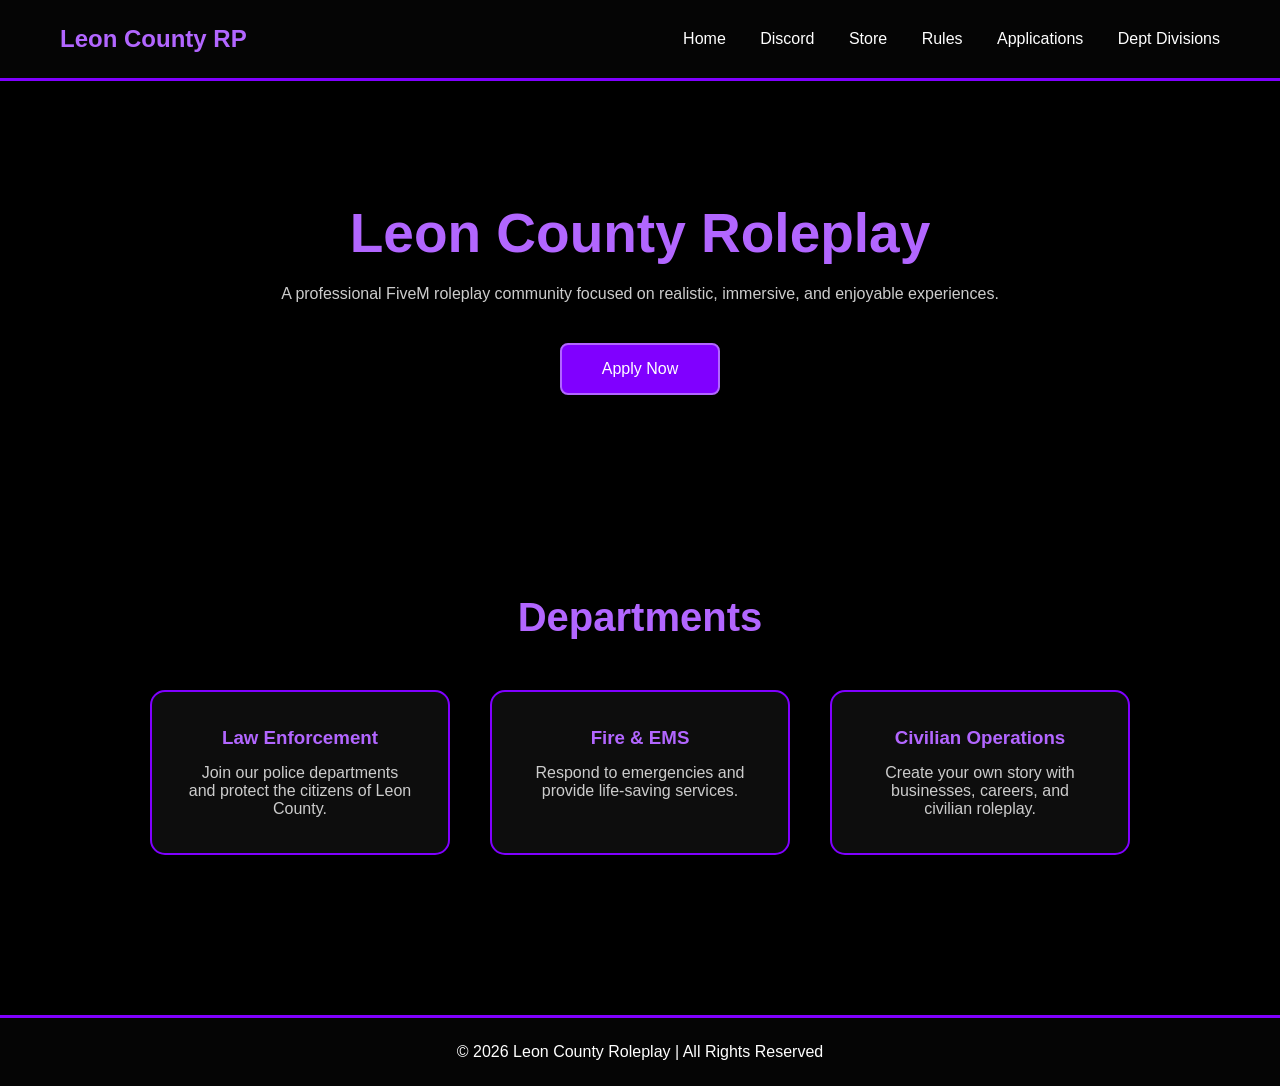
==== index.html @ 1d02408c "Update index.html" ====
<!DOCTYPE html>
<html lang="en">

<head>

<meta charset="UTF-8">
<meta name="viewport" content="width=device-width, initial-scale=1.0">

<title>Leon County Roleplay</title>

<link rel="stylesheet" href="style.css">

</head>


<body>


<!-- NAVBAR -->

<nav class="navbar">

    <h1>Leon County RP</h1>

<div class="nav-links">

<a href="index.html">Home</a>

<a href="https://discord.gg/XZbQ9eDGBN" target="_blank">Discord</a>

<a href="store.html">Store</a>

<a href="rules.html">Rules</a>

<a href="applications.html">Applications</a>

<a href="divisions.html">Dept Divisions</a>

</div>

</nav>



<!-- HERO -->

<section class="hero">

    <h1>Leon County Roleplay</h1>

    <p>
        A professional FiveM roleplay community focused on realistic,
        immersive, and enjoyable experiences.
    </p>


    <a class="main-button" href="applications.html">
        Apply Now
    </a>


</section>




<!-- DEPARTMENTS -->

<section class="departments">


<h2>Departments</h2>


<div class="cards">



<div class="card">

<h3>Law Enforcement</h3>

<p>
Join our police departments and protect the citizens of Leon County.
</p>

</div>




<div class="card">

<h3>Fire & EMS</h3>

<p>
Respond to emergencies and provide life-saving services.
</p>

</div>




<div class="card">

<h3>Civilian Operations</h3>

<p>
Create your own story with businesses, careers, and civilian roleplay.
</p>

</div>



</div>


</section>




<!-- FOOTER -->


<footer>

<p>
© 2026 Leon County Roleplay | All Rights Reserved
</p>

</footer>



</body>

</html>
---- style.css ----
* {
    margin: 0;
    padding: 0;
    box-sizing: border-box;
}

body {
    font-family: Arial, sans-serif;
    background: #000000;
    color: white;
}


/* NAVBAR */

.navbar {
    display: flex;
    justify-content: space-between;
    align-items: center;
    padding: 25px 60px;
    background: #050505;
    border-bottom: 3px solid #8000ff;
}

.navbar h1 {
    color: #b266ff;
}


.nav-links a {
    color: white;
    text-decoration: none;
    margin-left: 30px;
}

.nav-links a:hover {
    color: #b266ff;
}


/* HERO */

.hero {
    text-align: center;
    padding: 120px 20px;
    background: #000000;
}


.hero h1 {
    font-size: 55px;
    color: #b266ff;
}


.hero p {
    margin-top: 20px;
    color: #cccccc;
}


/* BUTTONS */

.main-button {
    display: inline-block;
    margin-top: 40px;
    padding: 15px 40px;
    background: #8000ff;
    color: white;
    text-decoration: none;
    border-radius: 8px;
    border: 2px solid #b266ff;
}


.main-button:hover {
    background: #b266ff;
    color: black;
}


/* DEPARTMENT SECTION */

.departments {
    text-align: center;
    padding: 80px 30px;
}


.departments h2 {
    color: #b266ff;
    font-size: 40px;
}


.cards {
    display: flex;
    justify-content: center;
    gap: 40px;
    flex-wrap: wrap;
    margin-top: 50px;
}


.card {
    width: 300px;
    padding: 35px;
    background: #0d0d0d;
    border: 2px solid #8000ff;
    border-radius: 15px;
}


.card:hover {
    box-shadow: 0 0 20px #8000ff;
}


.card h3 {
    color: #b266ff;
    margin-bottom: 15px;
}


.card p {
    color: #cccccc;
}


/* APPLICATION FORMS */

.application-form {

    max-width: 850px;
    margin: 60px auto;
    padding: 45px;

    background: #0d0d0d;

    border: 2px solid #8000ff;

    border-radius: 15px;

}


.form-group {

    margin-bottom: 35px;

}


.form-group label {

    display:block;

    margin-bottom:12px;

    color:white;

}


input,
textarea,
select {

    width:100%;

    padding:15px;

    background:#000;

    color:white;

    border:2px solid #8000ff;

    border-radius:8px;

}



textarea {

    min-height:150px;

}


/* FOOTER */

footer {

    margin-top:80px;

    padding:25px;

    text-align:center;

    background:#050505;

    border-top:3px solid #8000ff;

}
/* =========================
   PREMIUM PURPLE SUBMIT BUTTON
========================= */

.submit-button {

    width: 100%;

    padding: 18px;

    margin-top: 25px;

    background: #0a0a0a;

    color: #c77dff;

    border: 2px solid #8a2be2;

    border-radius: 12px;

    font-size: 20px;

    font-weight: bold;

    letter-spacing: 1px;

    cursor: pointer;

    transition: 0.3s;

    text-transform: uppercase;

    box-shadow: 0 0 10px rgba(138,43,226,0.4);

}


.submit-button:hover {

    background: #8a2be2;

    color: white;

    box-shadow: 0 0 25px #8a2be2;

    transform: translateY(-3px);

}


.submit-button:active {

    transform: scale(0.98);

}
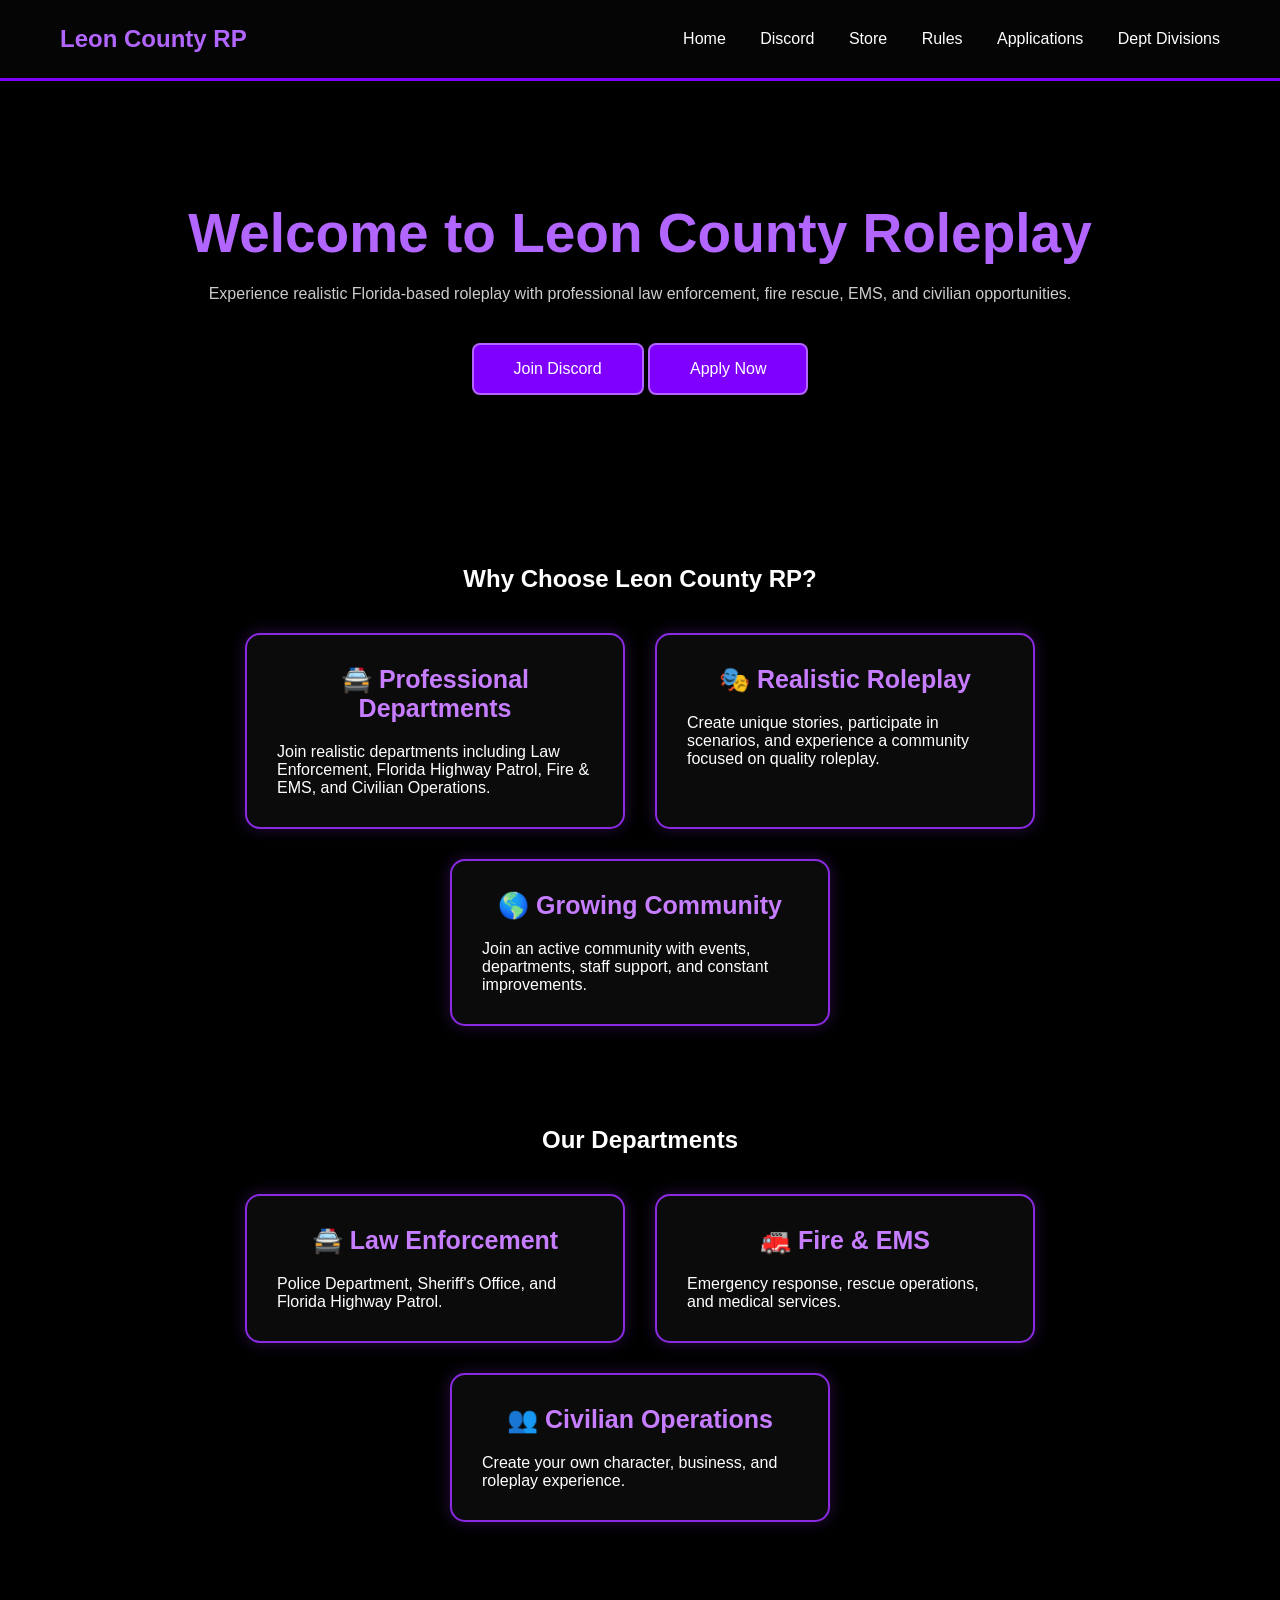
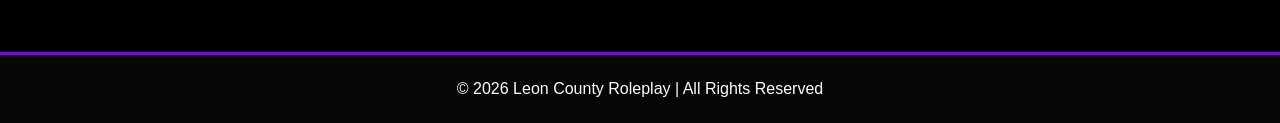
==== commit 73b07058: "Update index.html" ====
--- a/index.html
+++ b/index.html
@@ -42,83 +42,132 @@
 
 
 
-<!-- HERO -->
-
 <section class="hero">
 
-    <h1>Leon County Roleplay</h1>
+    <h1>Welcome to Leon County Roleplay</h1>
 
     <p>
-        A professional FiveM roleplay community focused on realistic,
-        immersive, and enjoyable experiences.
+        Experience realistic Florida-based roleplay with professional law enforcement,
+        fire rescue, EMS, and civilian opportunities.
     </p>
 
+    <div class="hero-buttons">
 
-    <a class="main-button" href="applications.html">
-        Apply Now
-    </a>
+        <a href="https://discord.gg/XZbQ9eDGBN" target="_blank" class="main-button">
+            Join Discord
+        </a>
 
+        <a href="applications.html" class="main-button">
+            Apply Now
+        </a>
+
+    </div>
 
 </section>
 
 
 
 
-<!-- DEPARTMENTS -->
+<section class="division-page">
 
-<section class="departments">
+<h2>Why Choose Leon County RP?</h2>
 
 
-<h2>Departments</h2>
+<div class="division-container">
 
 
-<div class="cards">
+<div class="division-card">
 
-
-
-<div class="card">
-
-<h3>Law Enforcement</h3>
+<h3>🚔 Professional Departments</h3>
 
 <p>
-Join our police departments and protect the citizens of Leon County.
+Join realistic departments including Law Enforcement,
+Florida Highway Patrol, Fire & EMS, and Civilian Operations.
 </p>
 
 </div>
 
 
 
+<div class="division-card">
 
-<div class="card">
-
-<h3>Fire & EMS</h3>
+<h3>🎭 Realistic Roleplay</h3>
 
 <p>
-Respond to emergencies and provide life-saving services.
+Create unique stories, participate in scenarios, and experience
+a community focused on quality roleplay.
 </p>
 
 </div>
 
 
 
+<div class="division-card">
 
-<div class="card">
-
-<h3>Civilian Operations</h3>
+<h3>🌎 Growing Community</h3>
 
 <p>
-Create your own story with businesses, careers, and civilian roleplay.
+Join an active community with events, departments,
+staff support, and constant improvements.
+</p>
+
+</div>
+
+
+</div>
+
+</section>
+
+
+
+
+
+<section class="division-page">
+
+<h2>Our Departments</h2>
+
+
+<div class="division-container">
+
+
+<div class="division-card">
+
+<h3>🚔 Law Enforcement</h3>
+
+<p>
+Police Department, Sheriff's Office, and Florida Highway Patrol.
 </p>
 
 </div>
 
 
 
+<div class="division-card">
+
+<h3>🚒 Fire & EMS</h3>
+
+<p>
+Emergency response, rescue operations, and medical services.
+</p>
+
 </div>
 
 
+
+<div class="division-card">
+
+<h3>👥 Civilian Operations</h3>
+
+<p>
+Create your own character, business, and roleplay experience.
+</p>
+
+</div>
+
+
+</div>
+
 </section>
-
 
 
 
--- a/style.css
+++ b/style.css
@@ -259,3 +259,101 @@
     transform: scale(0.98);
 
 }
+/* DEPARTMENT DIVISIONS */
+
+
+.division-page {
+
+text-align:center;
+
+padding:50px;
+
+}
+
+
+
+.division-container {
+
+display:flex;
+
+justify-content:center;
+
+flex-wrap:wrap;
+
+gap:30px;
+
+margin-top:40px;
+
+}
+
+
+
+.division-card {
+
+background:#0b0b0b;
+
+border:2px solid #8a2be2;
+
+border-radius:15px;
+
+padding:30px;
+
+width:380px;
+
+text-align:left;
+
+box-shadow:0 0 15px rgba(138,43,226,0.3);
+
+transition:.3s;
+
+}
+
+
+
+.division-card:hover {
+
+transform:translateY(-5px);
+
+box-shadow:0 0 30px #8a2be2;
+
+}
+
+
+
+.division-card h3 {
+
+color:#c77dff;
+
+text-align:center;
+
+font-size:25px;
+
+margin-bottom:20px;
+
+}
+/* MATCH STORE + RULES WITH DIVISIONS */
+
+.store-page,
+.rules-page {
+
+text-align:center;
+
+padding:50px;
+
+}
+
+
+.store-cards,
+.rules-container {
+
+display:flex;
+
+justify-content:center;
+
+flex-wrap:wrap;
+
+gap:30px;
+
+margin-top:40px;
+
+}
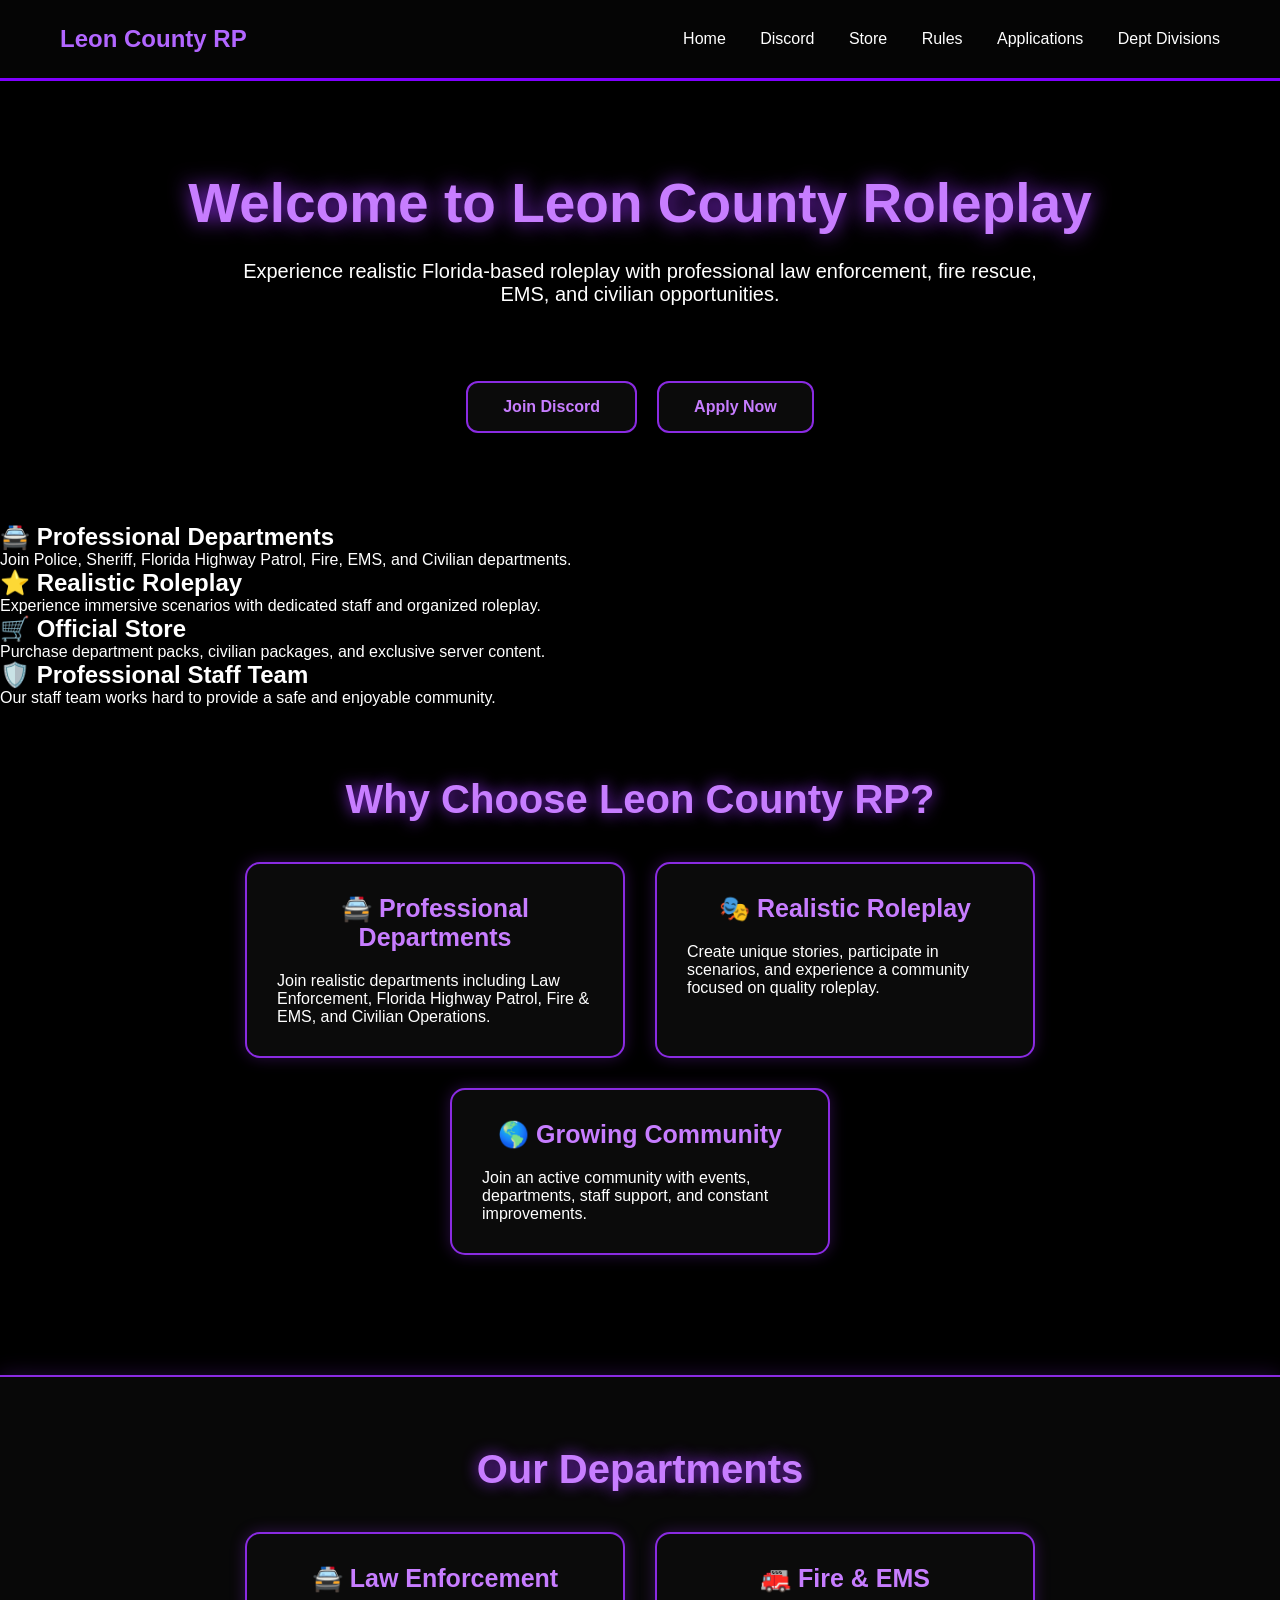
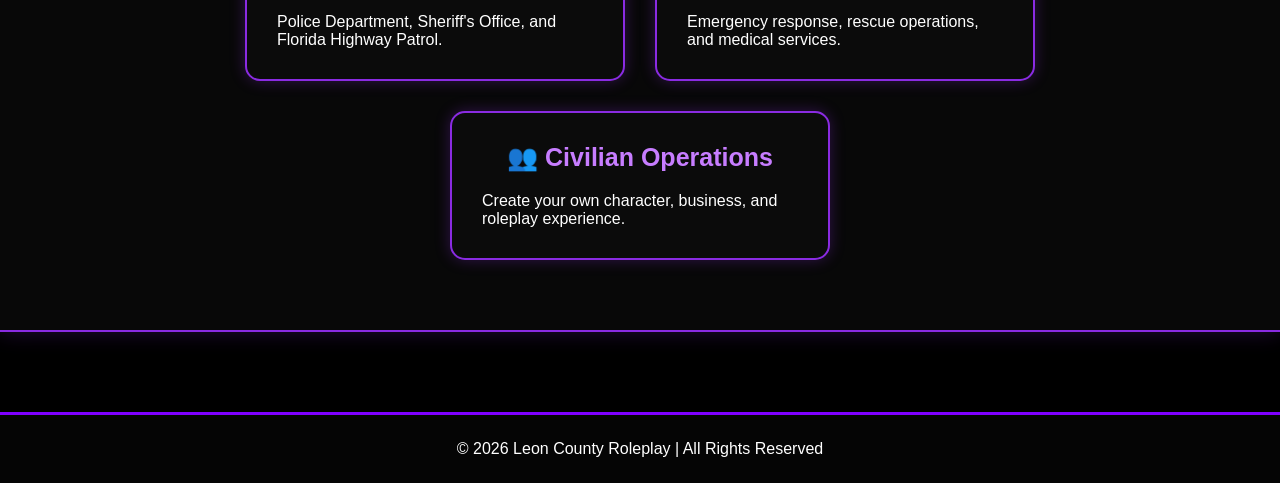
==== commit 2ef0692d: "Update index.html" ====
--- a/index.html
+++ b/index.html
@@ -66,7 +66,62 @@
 </section>
 
 
-
+<section class="banner-section">
+
+
+<div class="banner-card">
+
+<div class="banner-slide active">
+
+<h2>🚔 Professional Departments</h2>
+
+<p>
+Join Police, Sheriff, Florida Highway Patrol, Fire, EMS, and Civilian departments.
+</p>
+
+</div>
+
+
+
+<div class="banner-slide">
+
+<h2>⭐ Realistic Roleplay</h2>
+
+<p>
+Experience immersive scenarios with dedicated staff and organized roleplay.
+</p>
+
+</div>
+
+
+
+<div class="banner-slide">
+
+<h2>🛒 Official Store</h2>
+
+<p>
+Purchase department packs, civilian packages, and exclusive server content.
+</p>
+
+</div>
+
+
+
+<div class="banner-slide">
+
+<h2>🛡️ Professional Staff Team</h2>
+
+<p>
+Our staff team works hard to provide a safe and enjoyable community.
+</p>
+
+</div>
+
+
+</div>
+
+
+</section>
 
 <section class="division-page">
 
--- a/style.css
+++ b/style.css
@@ -317,7 +317,48 @@
 box-shadow:0 0 30px #8a2be2;
 
 }
-
+/* HOMEPAGE SECTIONS */
+
+.hero + .division-page {
+    margin-top: 40px;
+}
+
+
+.hero ~ .division-page {
+    padding-top: 70px;
+    padding-bottom: 70px;
+}
+
+
+/* Department Section Highlight */
+
+.hero ~ .division-page:last-of-type {
+
+    margin-top: 50px;
+
+    border-top: 2px solid #8a2be2;
+
+    border-bottom: 2px solid #8a2be2;
+
+    background:#080808;
+
+    box-shadow:0 0 20px rgba(138,43,226,0.25);
+
+}
+
+
+
+.hero ~ .division-page h2 {
+
+    font-size:40px;
+
+    color:#c77dff;
+
+    text-shadow:0 0 15px #8a2be2;
+
+    margin-bottom:35px;
+
+}
 
 
 .division-card h3 {
@@ -357,3 +398,316 @@
 margin-top:40px;
 
 }
+/* HOMEPAGE HERO */
+
+
+.hero {
+
+text-align:center;
+
+padding:90px 20px;
+
+}
+
+
+.hero h1 {
+
+font-size:55px;
+
+color:#c77dff;
+
+text-shadow:0 0 20px #8a2be2;
+
+}
+
+
+
+.hero p {
+
+max-width:800px;
+
+margin:25px auto;
+
+font-size:20px;
+
+color:white;
+
+}
+
+
+
+.hero-buttons {
+
+margin-top:35px;
+
+display:flex;
+
+justify-content:center;
+
+gap:20px;
+
+}
+
+
+
+.main-button {
+
+padding:15px 35px;
+
+background:#0b0b0b;
+
+border:2px solid #8a2be2;
+
+border-radius:12px;
+
+color:#c77dff;
+
+text-decoration:none;
+
+font-weight:bold;
+
+transition:.3s;
+
+}
+
+
+
+.main-button:hover {
+
+background:#8a2be2;
+
+color:white;
+
+box-shadow:0 0 25px #8a2be2;
+
+transform:translateY(-3px);
+
+}
+/* CIVILIAN APPLICATION FORM */
+
+form {
+
+    width:100%;
+
+}
+
+
+form label {
+
+    color:#c77dff;
+
+    font-size:18px;
+
+    font-weight:bold;
+
+}
+
+
+form input,
+form textarea {
+
+    width:100%;
+
+    padding:12px;
+
+    margin-top:8px;
+
+    background:#050505;
+
+    border:2px solid #8a2be2;
+
+    border-radius:10px;
+
+    color:white;
+
+    font-size:15px;
+
+}
+
+
+form textarea {
+
+    min-height:120px;
+
+    resize:vertical;
+
+}
+
+
+form input:focus,
+form textarea:focus {
+
+    outline:none;
+
+    box-shadow:0 0 15px #8a2be2;
+
+}
+
+
+form input[type="radio"] {
+
+    width:auto;
+
+    margin:15px;
+
+}
+
+
+form .main-button {
+
+    cursor:pointer;
+
+    width:100%;
+
+}
+/* APPLICATION PAGES */
+
+
+.application-page {
+
+    display:flex;
+
+    justify-content:center;
+
+    padding:60px 20px;
+
+}
+
+
+
+.application-box {
+
+    width:700px;
+
+    background:#0b0b0b;
+
+    border:2px solid #8a2be2;
+
+    border-radius:15px;
+
+    padding:40px;
+
+    box-shadow:0 0 25px rgba(138,43,226,0.35);
+
+}
+
+
+
+.application-box h2 {
+
+    text-align:center;
+
+    color:#c77dff;
+
+    font-size:35px;
+
+    margin-bottom:20px;
+
+}
+
+
+
+.application-box p {
+
+    text-align:center;
+
+    color:white;
+
+    margin-bottom:35px;
+
+}
+
+
+
+.application-box label {
+
+    display:block;
+
+    color:#c77dff;
+
+    font-weight:bold;
+
+    margin-top:20px;
+
+    margin-bottom:8px;
+
+}
+
+
+
+.application-box input,
+.application-box textarea,
+.application-box select {
+
+
+    width:100%;
+
+    padding:12px;
+
+    background:#050505;
+
+    color:white;
+
+    border:2px solid #8a2be2;
+
+    border-radius:10px;
+
+    font-size:16px;
+
+}
+
+
+
+.application-box textarea {
+
+    height:130px;
+
+    resize:vertical;
+
+}
+
+
+
+.application-box button {
+
+
+    width:100%;
+
+    margin-top:30px;
+
+    padding:15px;
+
+
+    background:#0b0b0b;
+
+    color:#c77dff;
+
+    border:2px solid #8a2be2;
+
+    border-radius:12px;
+
+
+    font-size:18px;
+
+    font-weight:bold;
+
+    cursor:pointer;
+
+    transition:.3s;
+
+
+}
+
+
+
+.application-box button:hover {
+
+
+    background:#8a2be2;
+
+    color:white;
+
+    box-shadow:0 0 25px #8a2be2;
+
+
+}
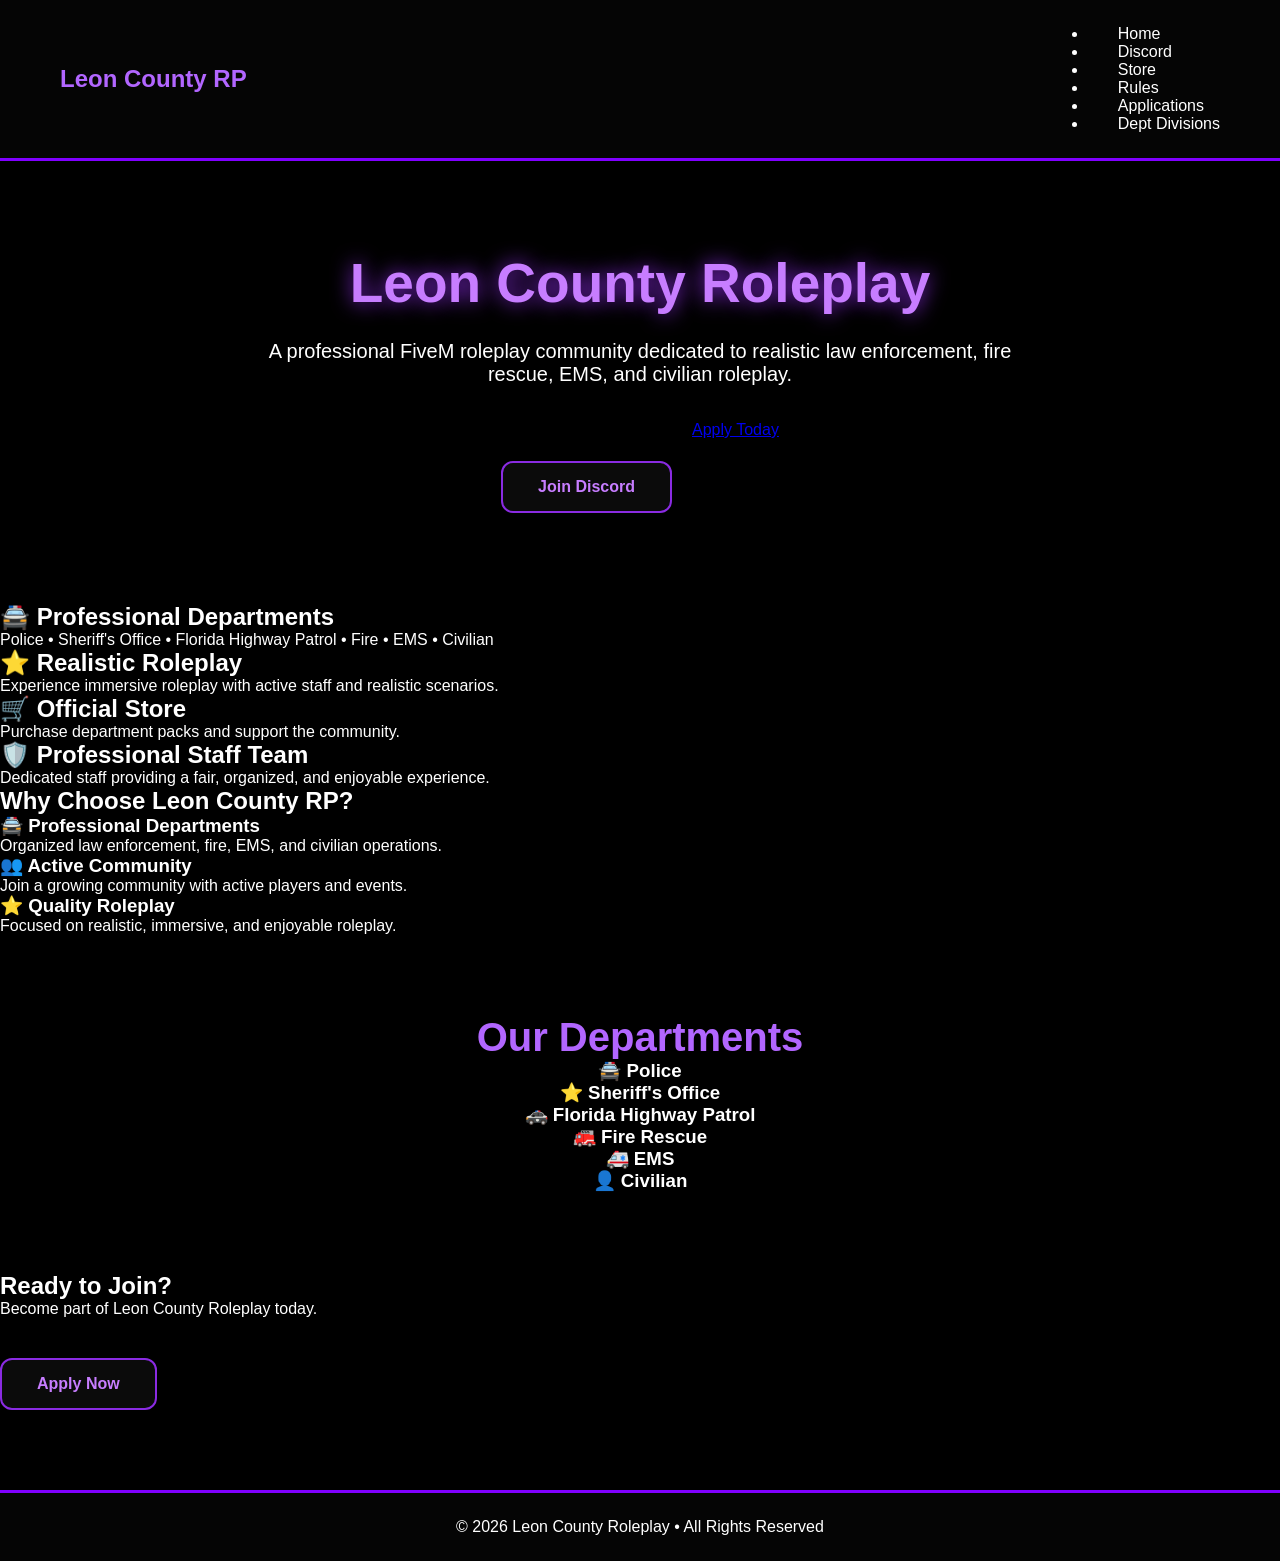
==== commit 47dda88a: "Update index.html" ====
--- a/index.html
+++ b/index.html
@@ -1,244 +1,187 @@
 <!DOCTYPE html>
 <html lang="en">
+<head>
+    <meta charset="UTF-8">
+    <meta name="viewport" content="width=device-width, initial-scale=1.0">
+    <title>Leon County Roleplay</title>
 
-<head>
-
-<meta charset="UTF-8">
-<meta name="viewport" content="width=device-width, initial-scale=1.0">
-
-<title>Leon County Roleplay</title>
-
-<link rel="stylesheet" href="style.css">
-
+    <link rel="stylesheet" href="style.css">
 </head>
-
 
 <body>
 
+    <!-- Navigation -->
+    <nav class="navbar">
+        <div class="logo">
+            <h1>Leon County RP</h1>
+        </div>
 
-<!-- NAVBAR -->
+        <ul class="nav-links">
+            <li><a href="index.html" class="active">Home</a></li>
+            <li><a href="https://discord.gg/XZbQ9eDGBN" target="_blank">Discord</a></li>
+            <li><a href="store.html">Store</a></li>
+            <li><a href="rules.html">Rules</a></li>
+            <li><a href="applications.html">Applications</a></li>
+            <li><a href="divisions.html">Dept Divisions</a></li>
+        </ul>
+    </nav>
 
-<nav class="navbar">
+    <!-- Hero -->
+    <header class="hero">
 
-    <h1>Leon County RP</h1>
+        <h1>Leon County Roleplay</h1>
 
-<div class="nav-links">
+        <p>
+            A professional FiveM roleplay community dedicated to
+            realistic law enforcement, fire rescue, EMS, and civilian
+            roleplay.
+        </p>
 
-<a href="index.html">Home</a>
+        <div class="hero-buttons">
+            <a href="https://discord.gg/XZbQ9eDGBN" target="_blank" class="main-button">
+                Join Discord
+            </a>
 
-<a href="https://discord.gg/XZbQ9eDGBN" target="_blank">Discord</a>
+            <a href="applications.html" class="secondary-button">
+                Apply Today
+            </a>
+        </div>
 
-<a href="store.html">Store</a>
+    </header>
 
-<a href="rules.html">Rules</a>
+    <!-- Auto Slider -->
+    <section class="slider-section">
 
-<a href="applications.html">Applications</a>
+        <div class="slider">
 
-<a href="divisions.html">Dept Divisions</a>
+            <div class="slide active">
+                <h2>🚔 Professional Departments</h2>
+                <p>
+                    Police • Sheriff's Office • Florida Highway Patrol • Fire • EMS • Civilian
+                </p>
+            </div>
 
-</div>
+            <div class="slide">
+                <h2>⭐ Realistic Roleplay</h2>
+                <p>
+                    Experience immersive roleplay with active staff and realistic scenarios.
+                </p>
+            </div>
 
-</nav>
+            <div class="slide">
+                <h2>🛒 Official Store</h2>
+                <p>
+                    Purchase department packs and support the community.
+                </p>
+            </div>
 
+            <div class="slide">
+                <h2>🛡️ Professional Staff Team</h2>
+                <p>
+                    Dedicated staff providing a fair, organized, and enjoyable experience.
+                </p>
+            </div>
 
+        </div>
 
-<section class="hero">
+        <div class="slider-dots">
+            <span class="dot active"></span>
+            <span class="dot"></span>
+            <span class="dot"></span>
+            <span class="dot"></span>
+        </div>
 
-    <h1>Welcome to Leon County Roleplay</h1>
+    </section>
 
-    <p>
-        Experience realistic Florida-based roleplay with professional law enforcement,
-        fire rescue, EMS, and civilian opportunities.
-    </p>
+    <!-- Why Choose Us -->
+    <section class="features">
 
-    <div class="hero-buttons">
+        <h2>Why Choose Leon County RP?</h2>
 
-        <a href="https://discord.gg/XZbQ9eDGBN" target="_blank" class="main-button">
-            Join Discord
-        </a>
+        <div class="feature-grid">
+
+            <div class="feature-card">
+                <h3>🚔 Professional Departments</h3>
+                <p>Organized law enforcement, fire, EMS, and civilian operations.</p>
+            </div>
+
+            <div class="feature-card">
+                <h3>👥 Active Community</h3>
+                <p>Join a growing community with active players and events.</p>
+            </div>
+
+            <div class="feature-card">
+                <h3>⭐ Quality Roleplay</h3>
+                <p>Focused on realistic, immersive, and enjoyable roleplay.</p>
+            </div>
+
+        </div>
+
+    </section>
+
+    <!-- Departments -->
+
+    <section class="departments">
+
+        <h2>Our Departments</h2>
+
+        <div class="department-grid">
+
+            <div class="department-card">
+                <h3>🚔 Police</h3>
+            </div>
+
+            <div class="department-card">
+                <h3>⭐ Sheriff's Office</h3>
+            </div>
+
+            <div class="department-card">
+                <h3>🚓 Florida Highway Patrol</h3>
+            </div>
+
+            <div class="department-card">
+                <h3>🚒 Fire Rescue</h3>
+            </div>
+
+            <div class="department-card">
+                <h3>🚑 EMS</h3>
+            </div>
+
+            <div class="department-card">
+                <h3>👤 Civilian</h3>
+            </div>
+
+        </div>
+
+    </section>
+
+    <!-- CTA -->
+
+    <section class="cta">
+
+        <h2>Ready to Join?</h2>
+
+        <p>
+            Become part of Leon County Roleplay today.
+        </p>
 
         <a href="applications.html" class="main-button">
             Apply Now
         </a>
 
-    </div>
+    </section>
 
-</section>
+    <!-- Footer -->
 
+    <footer>
 
-<section class="banner-section">
+        <p>
+            © 2026 Leon County Roleplay • All Rights Reserved
+        </p>
 
+    </footer>
 
-<div class="banner-card">
-
-<div class="banner-slide active">
-
-<h2>🚔 Professional Departments</h2>
-
-<p>
-Join Police, Sheriff, Florida Highway Patrol, Fire, EMS, and Civilian departments.
-</p>
-
-</div>
-
-
-
-<div class="banner-slide">
-
-<h2>⭐ Realistic Roleplay</h2>
-
-<p>
-Experience immersive scenarios with dedicated staff and organized roleplay.
-</p>
-
-</div>
-
-
-
-<div class="banner-slide">
-
-<h2>🛒 Official Store</h2>
-
-<p>
-Purchase department packs, civilian packages, and exclusive server content.
-</p>
-
-</div>
-
-
-
-<div class="banner-slide">
-
-<h2>🛡️ Professional Staff Team</h2>
-
-<p>
-Our staff team works hard to provide a safe and enjoyable community.
-</p>
-
-</div>
-
-
-</div>
-
-
-</section>
-
-<section class="division-page">
-
-<h2>Why Choose Leon County RP?</h2>
-
-
-<div class="division-container">
-
-
-<div class="division-card">
-
-<h3>🚔 Professional Departments</h3>
-
-<p>
-Join realistic departments including Law Enforcement,
-Florida Highway Patrol, Fire & EMS, and Civilian Operations.
-</p>
-
-</div>
-
-
-
-<div class="division-card">
-
-<h3>🎭 Realistic Roleplay</h3>
-
-<p>
-Create unique stories, participate in scenarios, and experience
-a community focused on quality roleplay.
-</p>
-
-</div>
-
-
-
-<div class="division-card">
-
-<h3>🌎 Growing Community</h3>
-
-<p>
-Join an active community with events, departments,
-staff support, and constant improvements.
-</p>
-
-</div>
-
-
-</div>
-
-</section>
-
-
-
-
-
-<section class="division-page">
-
-<h2>Our Departments</h2>
-
-
-<div class="division-container">
-
-
-<div class="division-card">
-
-<h3>🚔 Law Enforcement</h3>
-
-<p>
-Police Department, Sheriff's Office, and Florida Highway Patrol.
-</p>
-
-</div>
-
-
-
-<div class="division-card">
-
-<h3>🚒 Fire & EMS</h3>
-
-<p>
-Emergency response, rescue operations, and medical services.
-</p>
-
-</div>
-
-
-
-<div class="division-card">
-
-<h3>👥 Civilian Operations</h3>
-
-<p>
-Create your own character, business, and roleplay experience.
-</p>
-
-</div>
-
-
-</div>
-
-</section>
-
-
-
-<!-- FOOTER -->
-
-
-<footer>
-
-<p>
-© 2026 Leon County Roleplay | All Rights Reserved
-</p>
-
-</footer>
-
-
+    <script src="script.js"></script>
 
 </body>
-
 </html>
--- a/style.css
+++ b/style.css
@@ -711,3 +711,169 @@
 
 
 }
+/* HOMEPAGE ROTATING BANNER */
+
+
+.banner-section {
+
+display:flex;
+
+justify-content:center;
+
+align-items:center;
+
+margin-top:80px;
+
+margin-bottom:80px;
+
+perspective:1000px;
+
+}
+
+
+
+.banner-card {
+
+width:650px;
+
+height:180px;
+
+position:relative;
+
+transform-style:preserve-3d;
+
+animation:spinBanner 12s infinite;
+
+}
+
+
+
+.banner-slide {
+
+position:absolute;
+
+width:100%;
+
+height:100%;
+
+background:#0b0b0b;
+
+border:2px solid #8a2be2;
+
+border-radius:20px;
+
+box-shadow:0 0 30px rgba(138,43,226,0.5);
+
+display:flex;
+
+flex-direction:column;
+
+justify-content:center;
+
+align-items:center;
+
+text-align:center;
+
+padding:25px;
+
+}
+
+
+
+.banner-slide h2 {
+
+color:#c77dff;
+
+font-size:30px;
+
+text-shadow:0 0 15px #8a2be2;
+
+}
+
+
+
+.banner-slide p {
+
+color:white;
+
+font-size:18px;
+
+margin-top:15px;
+
+}
+
+
+
+/* Rotating effect */
+
+.banner-slide:nth-child(1){
+
+transform:rotateY(0deg) translateZ(250px);
+
+}
+
+
+
+.banner-slide:nth-child(2){
+
+transform:rotateY(90deg) translateZ(250px);
+
+}
+
+
+
+.banner-slide:nth-child(3){
+
+transform:rotateY(180deg) translateZ(250px);
+
+}
+
+
+
+.banner-slide:nth-child(4){
+
+transform:rotateY(270deg) translateZ(250px);
+
+}
+
+
+
+@keyframes spinBanner {
+
+
+0% {
+
+transform:rotateY(0deg);
+
+}
+
+
+25% {
+
+transform:rotateY(-90deg);
+
+}
+
+
+50% {
+
+transform:rotateY(-180deg);
+
+}
+
+
+75% {
+
+transform:rotateY(-270deg);
+
+}
+
+
+100% {
+
+transform:rotateY(-360deg);
+
+}
+
+
+}
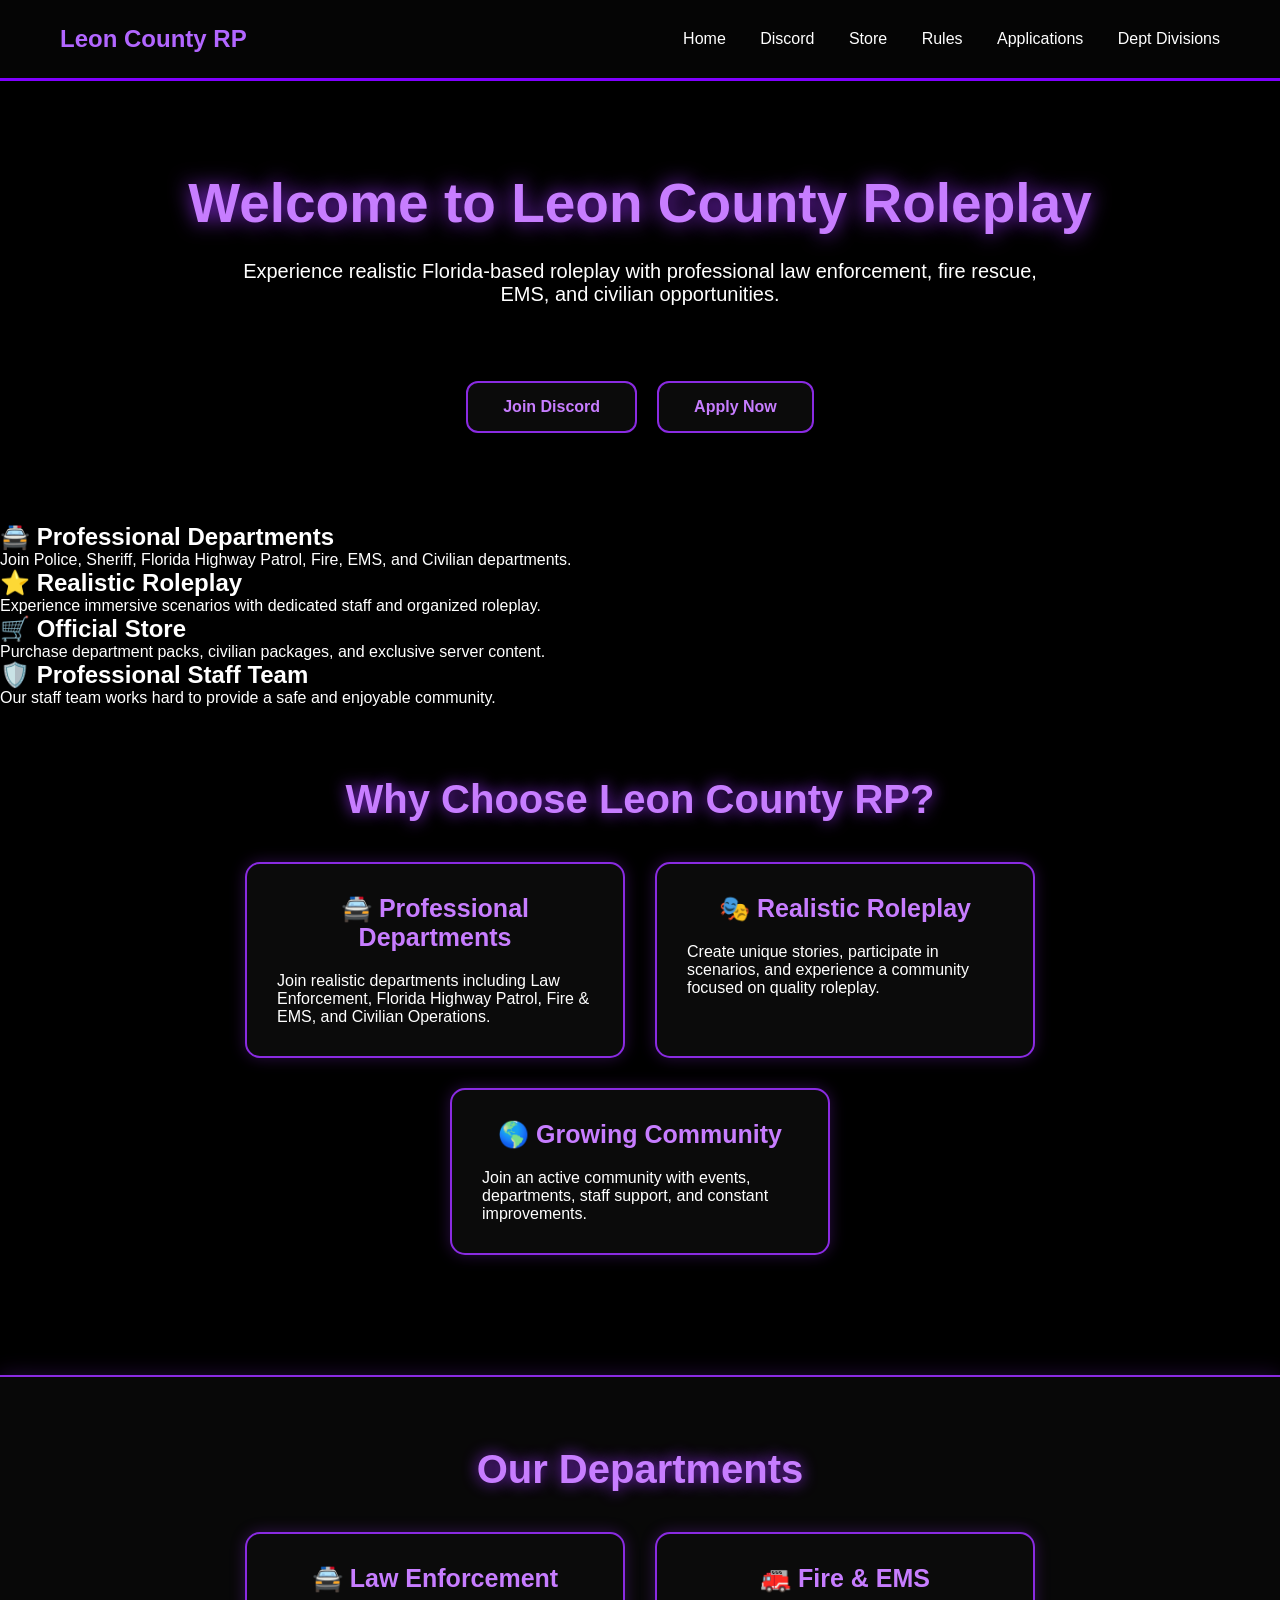
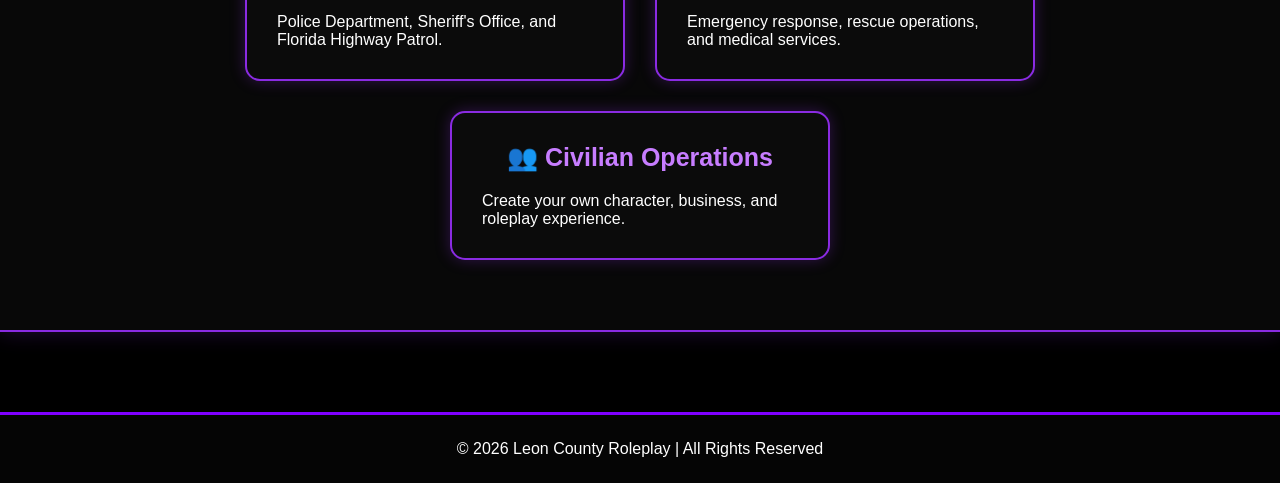
==== commit 8627f489: "Update index.html" ====
--- a/index.html
+++ b/index.html
@@ -1,187 +1,244 @@
 <!DOCTYPE html>
 <html lang="en">
+
 <head>
-    <meta charset="UTF-8">
-    <meta name="viewport" content="width=device-width, initial-scale=1.0">
-    <title>Leon County Roleplay</title>
-
-    <link rel="stylesheet" href="style.css">
+
+<meta charset="UTF-8">
+<meta name="viewport" content="width=device-width, initial-scale=1.0">
+
+<title>Leon County Roleplay</title>
+
+<link rel="stylesheet" href="style.css">
+
 </head>
 
+
 <body>
 
-    <!-- Navigation -->
-    <nav class="navbar">
-        <div class="logo">
-            <h1>Leon County RP</h1>
-        </div>
-
-        <ul class="nav-links">
-            <li><a href="index.html" class="active">Home</a></li>
-            <li><a href="https://discord.gg/XZbQ9eDGBN" target="_blank">Discord</a></li>
-            <li><a href="store.html">Store</a></li>
-            <li><a href="rules.html">Rules</a></li>
-            <li><a href="applications.html">Applications</a></li>
-            <li><a href="divisions.html">Dept Divisions</a></li>
-        </ul>
-    </nav>
-
-    <!-- Hero -->
-    <header class="hero">
-
-        <h1>Leon County Roleplay</h1>
-
-        <p>
-            A professional FiveM roleplay community dedicated to
-            realistic law enforcement, fire rescue, EMS, and civilian
-            roleplay.
-        </p>
-
-        <div class="hero-buttons">
-            <a href="https://discord.gg/XZbQ9eDGBN" target="_blank" class="main-button">
-                Join Discord
-            </a>
-
-            <a href="applications.html" class="secondary-button">
-                Apply Today
-            </a>
-        </div>
-
-    </header>
-
-    <!-- Auto Slider -->
-    <section class="slider-section">
-
-        <div class="slider">
-
-            <div class="slide active">
-                <h2>🚔 Professional Departments</h2>
-                <p>
-                    Police • Sheriff's Office • Florida Highway Patrol • Fire • EMS • Civilian
-                </p>
-            </div>
-
-            <div class="slide">
-                <h2>⭐ Realistic Roleplay</h2>
-                <p>
-                    Experience immersive roleplay with active staff and realistic scenarios.
-                </p>
-            </div>
-
-            <div class="slide">
-                <h2>🛒 Official Store</h2>
-                <p>
-                    Purchase department packs and support the community.
-                </p>
-            </div>
-
-            <div class="slide">
-                <h2>🛡️ Professional Staff Team</h2>
-                <p>
-                    Dedicated staff providing a fair, organized, and enjoyable experience.
-                </p>
-            </div>
-
-        </div>
-
-        <div class="slider-dots">
-            <span class="dot active"></span>
-            <span class="dot"></span>
-            <span class="dot"></span>
-            <span class="dot"></span>
-        </div>
-
-    </section>
-
-    <!-- Why Choose Us -->
-    <section class="features">
-
-        <h2>Why Choose Leon County RP?</h2>
-
-        <div class="feature-grid">
-
-            <div class="feature-card">
-                <h3>🚔 Professional Departments</h3>
-                <p>Organized law enforcement, fire, EMS, and civilian operations.</p>
-            </div>
-
-            <div class="feature-card">
-                <h3>👥 Active Community</h3>
-                <p>Join a growing community with active players and events.</p>
-            </div>
-
-            <div class="feature-card">
-                <h3>⭐ Quality Roleplay</h3>
-                <p>Focused on realistic, immersive, and enjoyable roleplay.</p>
-            </div>
-
-        </div>
-
-    </section>
-
-    <!-- Departments -->
-
-    <section class="departments">
-
-        <h2>Our Departments</h2>
-
-        <div class="department-grid">
-
-            <div class="department-card">
-                <h3>🚔 Police</h3>
-            </div>
-
-            <div class="department-card">
-                <h3>⭐ Sheriff's Office</h3>
-            </div>
-
-            <div class="department-card">
-                <h3>🚓 Florida Highway Patrol</h3>
-            </div>
-
-            <div class="department-card">
-                <h3>🚒 Fire Rescue</h3>
-            </div>
-
-            <div class="department-card">
-                <h3>🚑 EMS</h3>
-            </div>
-
-            <div class="department-card">
-                <h3>👤 Civilian</h3>
-            </div>
-
-        </div>
-
-    </section>
-
-    <!-- CTA -->
-
-    <section class="cta">
-
-        <h2>Ready to Join?</h2>
-
-        <p>
-            Become part of Leon County Roleplay today.
-        </p>
+
+<!-- NAVBAR -->
+
+<nav class="navbar">
+
+    <h1>Leon County RP</h1>
+
+<div class="nav-links">
+
+<a href="index.html">Home</a>
+
+<a href="https://discord.gg/XZbQ9eDGBN" target="_blank">Discord</a>
+
+<a href="store.html">Store</a>
+
+<a href="rules.html">Rules</a>
+
+<a href="applications.html">Applications</a>
+
+<a href="divisions.html">Dept Divisions</a>
+
+</div>
+
+</nav>
+
+
+
+<section class="hero">
+
+    <h1>Welcome to Leon County Roleplay</h1>
+
+    <p>
+        Experience realistic Florida-based roleplay with professional law enforcement,
+        fire rescue, EMS, and civilian opportunities.
+    </p>
+
+    <div class="hero-buttons">
+
+        <a href="https://discord.gg/XZbQ9eDGBN" target="_blank" class="main-button">
+            Join Discord
+        </a>
 
         <a href="applications.html" class="main-button">
             Apply Now
         </a>
 
-    </section>
-
-    <!-- Footer -->
-
-    <footer>
-
-        <p>
-            © 2026 Leon County Roleplay • All Rights Reserved
-        </p>
-
-    </footer>
-
-    <script src="script.js"></script>
+    </div>
+
+</section>
+
+
+<section class="banner-section">
+
+
+<div class="banner-card">
+
+<div class="banner-slide active">
+
+<h2>🚔 Professional Departments</h2>
+
+<p>
+Join Police, Sheriff, Florida Highway Patrol, Fire, EMS, and Civilian departments.
+</p>
+
+</div>
+
+
+
+<div class="banner-slide">
+
+<h2>⭐ Realistic Roleplay</h2>
+
+<p>
+Experience immersive scenarios with dedicated staff and organized roleplay.
+</p>
+
+</div>
+
+
+
+<div class="banner-slide">
+
+<h2>🛒 Official Store</h2>
+
+<p>
+Purchase department packs, civilian packages, and exclusive server content.
+</p>
+
+</div>
+
+
+
+<div class="banner-slide">
+
+<h2>🛡️ Professional Staff Team</h2>
+
+<p>
+Our staff team works hard to provide a safe and enjoyable community.
+</p>
+
+</div>
+
+
+</div>
+
+
+</section>
+
+<section class="division-page">
+
+<h2>Why Choose Leon County RP?</h2>
+
+
+<div class="division-container">
+
+
+<div class="division-card">
+
+<h3>🚔 Professional Departments</h3>
+
+<p>
+Join realistic departments including Law Enforcement,
+Florida Highway Patrol, Fire & EMS, and Civilian Operations.
+</p>
+
+</div>
+
+
+
+<div class="division-card">
+
+<h3>🎭 Realistic Roleplay</h3>
+
+<p>
+Create unique stories, participate in scenarios, and experience
+a community focused on quality roleplay.
+</p>
+
+</div>
+
+
+
+<div class="division-card">
+
+<h3>🌎 Growing Community</h3>
+
+<p>
+Join an active community with events, departments,
+staff support, and constant improvements.
+</p>
+
+</div>
+
+
+</div>
+
+</section>
+
+
+
+
+
+<section class="division-page">
+
+<h2>Our Departments</h2>
+
+
+<div class="division-container">
+
+
+<div class="division-card">
+
+<h3>🚔 Law Enforcement</h3>
+
+<p>
+Police Department, Sheriff's Office, and Florida Highway Patrol.
+</p>
+
+</div>
+
+
+
+<div class="division-card">
+
+<h3>🚒 Fire & EMS</h3>
+
+<p>
+Emergency response, rescue operations, and medical services.
+</p>
+
+</div>
+
+
+
+<div class="division-card">
+
+<h3>👥 Civilian Operations</h3>
+
+<p>
+Create your own character, business, and roleplay experience.
+</p>
+
+</div>
+
+
+</div>
+
+</section>
+
+
+
+<!-- FOOTER -->
+
+
+<footer>
+
+<p>
+© 2026 Leon County Roleplay | All Rights Reserved
+</p>
+
+</footer>
+
+
 
 </body>
+
 </html>
--- a/style.css
+++ b/style.css
@@ -711,169 +711,3 @@
 
 
 }
-/* HOMEPAGE ROTATING BANNER */
-
-
-.banner-section {
-
-display:flex;
-
-justify-content:center;
-
-align-items:center;
-
-margin-top:80px;
-
-margin-bottom:80px;
-
-perspective:1000px;
-
-}
-
-
-
-.banner-card {
-
-width:650px;
-
-height:180px;
-
-position:relative;
-
-transform-style:preserve-3d;
-
-animation:spinBanner 12s infinite;
-
-}
-
-
-
-.banner-slide {
-
-position:absolute;
-
-width:100%;
-
-height:100%;
-
-background:#0b0b0b;
-
-border:2px solid #8a2be2;
-
-border-radius:20px;
-
-box-shadow:0 0 30px rgba(138,43,226,0.5);
-
-display:flex;
-
-flex-direction:column;
-
-justify-content:center;
-
-align-items:center;
-
-text-align:center;
-
-padding:25px;
-
-}
-
-
-
-.banner-slide h2 {
-
-color:#c77dff;
-
-font-size:30px;
-
-text-shadow:0 0 15px #8a2be2;
-
-}
-
-
-
-.banner-slide p {
-
-color:white;
-
-font-size:18px;
-
-margin-top:15px;
-
-}
-
-
-
-/* Rotating effect */
-
-.banner-slide:nth-child(1){
-
-transform:rotateY(0deg) translateZ(250px);
-
-}
-
-
-
-.banner-slide:nth-child(2){
-
-transform:rotateY(90deg) translateZ(250px);
-
-}
-
-
-
-.banner-slide:nth-child(3){
-
-transform:rotateY(180deg) translateZ(250px);
-
-}
-
-
-
-.banner-slide:nth-child(4){
-
-transform:rotateY(270deg) translateZ(250px);
-
-}
-
-
-
-@keyframes spinBanner {
-
-
-0% {
-
-transform:rotateY(0deg);
-
-}
-
-
-25% {
-
-transform:rotateY(-90deg);
-
-}
-
-
-50% {
-
-transform:rotateY(-180deg);
-
-}
-
-
-75% {
-
-transform:rotateY(-270deg);
-
-}
-
-
-100% {
-
-transform:rotateY(-360deg);
-
-}
-
-
-}
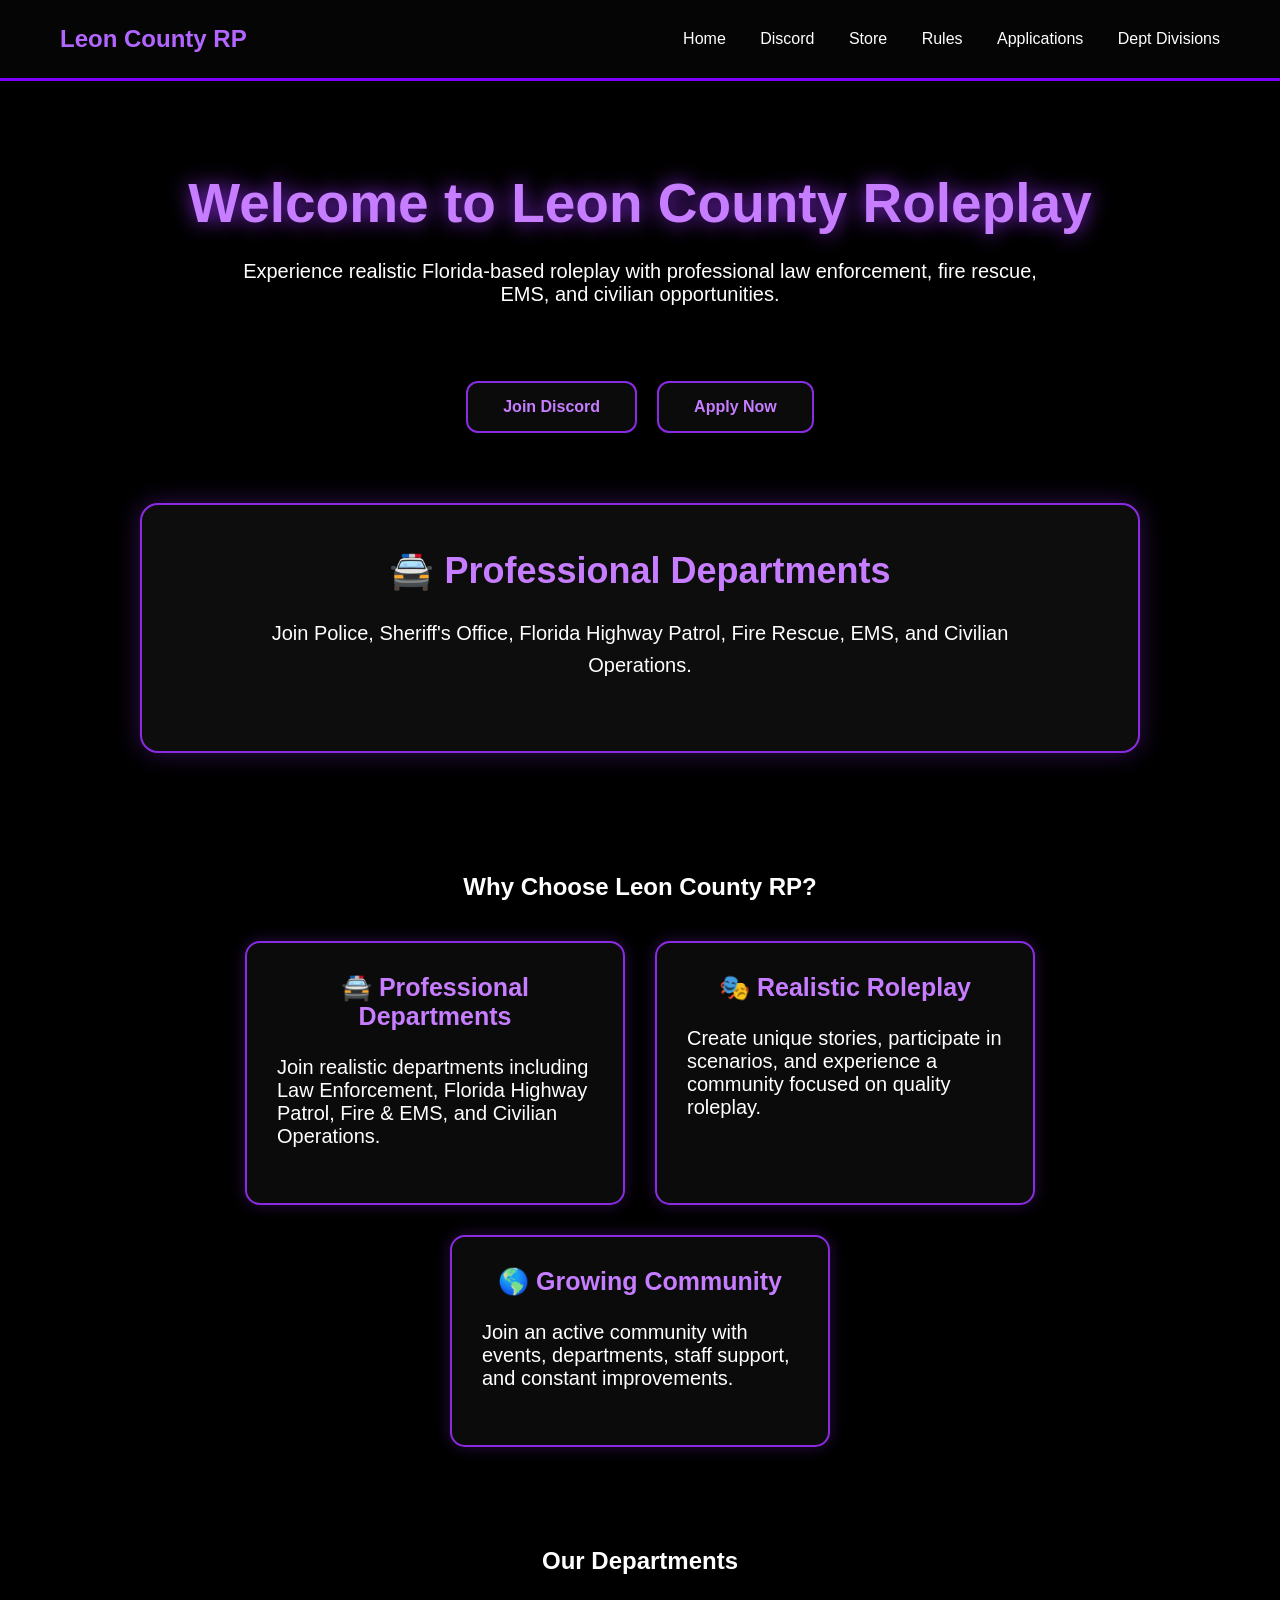
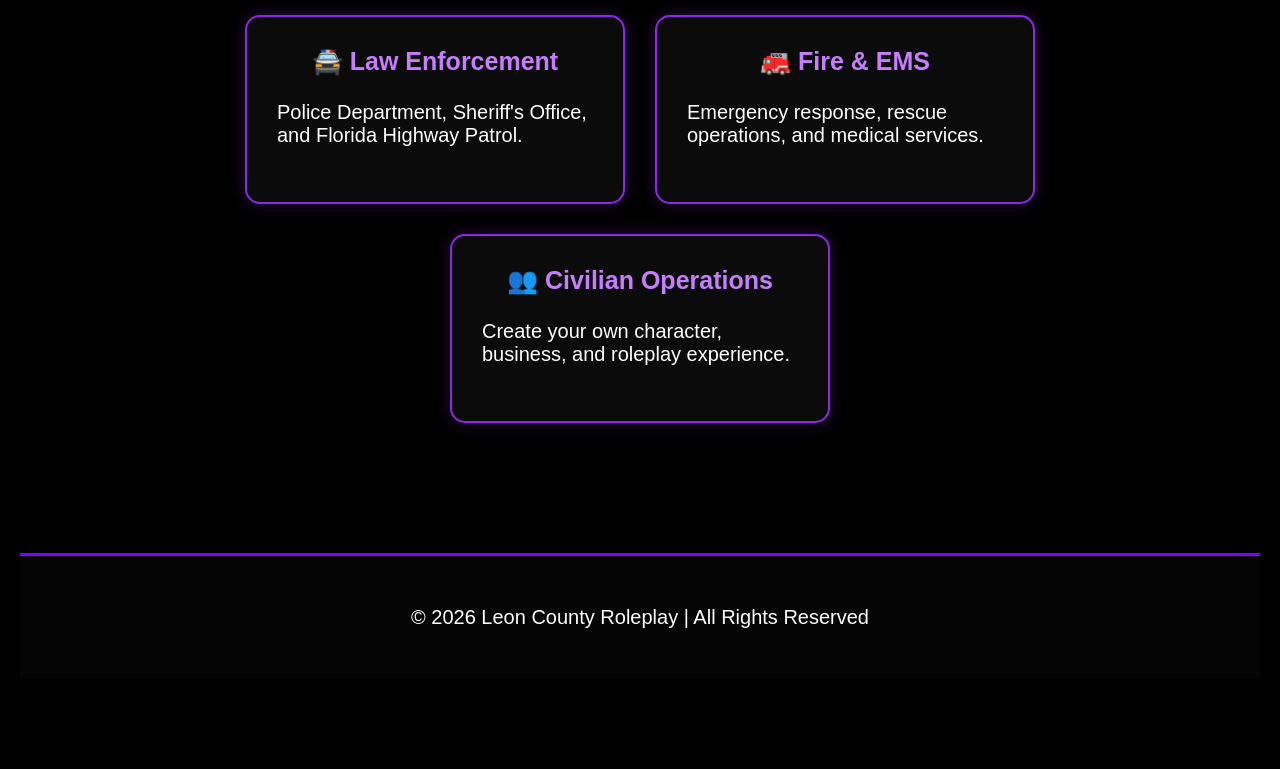
==== commit 2652e21c: "Update index.html" ====
--- a/index.html
+++ b/index.html
@@ -63,66 +63,19 @@
 
     </div>
 
-</section>
+<section class="info-banner">
 
+    <div class="info-content">
 
-<section class="banner-section">
+        <h2 id="bannerTitle">🚔 Professional Departments</h2>
 
+        <p id="bannerText">
+            Join Police, Sheriff's Office, Florida Highway Patrol, Fire Rescue, EMS, and Civilian Operations.
+        </p>
 
-<div class="banner-card">
-
-<div class="banner-slide active">
-
-<h2>🚔 Professional Departments</h2>
-
-<p>
-Join Police, Sheriff, Florida Highway Patrol, Fire, EMS, and Civilian departments.
-</p>
-
-</div>
-
-
-
-<div class="banner-slide">
-
-<h2>⭐ Realistic Roleplay</h2>
-
-<p>
-Experience immersive scenarios with dedicated staff and organized roleplay.
-</p>
-
-</div>
-
-
-
-<div class="banner-slide">
-
-<h2>🛒 Official Store</h2>
-
-<p>
-Purchase department packs, civilian packages, and exclusive server content.
-</p>
-
-</div>
-
-
-
-<div class="banner-slide">
-
-<h2>🛡️ Professional Staff Team</h2>
-
-<p>
-Our staff team works hard to provide a safe and enjoyable community.
-</p>
-
-</div>
-
-
-</div>
-
+    </div>
 
 </section>
-
 <section class="division-page">
 
 <h2>Why Choose Leon County RP?</h2>
--- a/style.css
+++ b/style.css
@@ -711,3 +711,45 @@
 
 
 }
+/* Homepage Information Banner */
+
+.info-banner{
+
+    width:90%;
+    max-width:1000px;
+
+    margin:70px auto;
+
+    background:#0d0d0d;
+
+    border:2px solid #8a2be2;
+
+    border-radius:18px;
+
+    padding:45px;
+
+    text-align:center;
+
+    box-shadow:0 0 25px rgba(138,43,226,.35);
+
+}
+
+.info-banner h2{
+
+    color:#c77dff;
+
+    font-size:36px;
+
+    margin-bottom:20px;
+
+}
+
+.info-banner p{
+
+    color:white;
+
+    font-size:20px;
+
+    line-height:1.6;
+
+}
